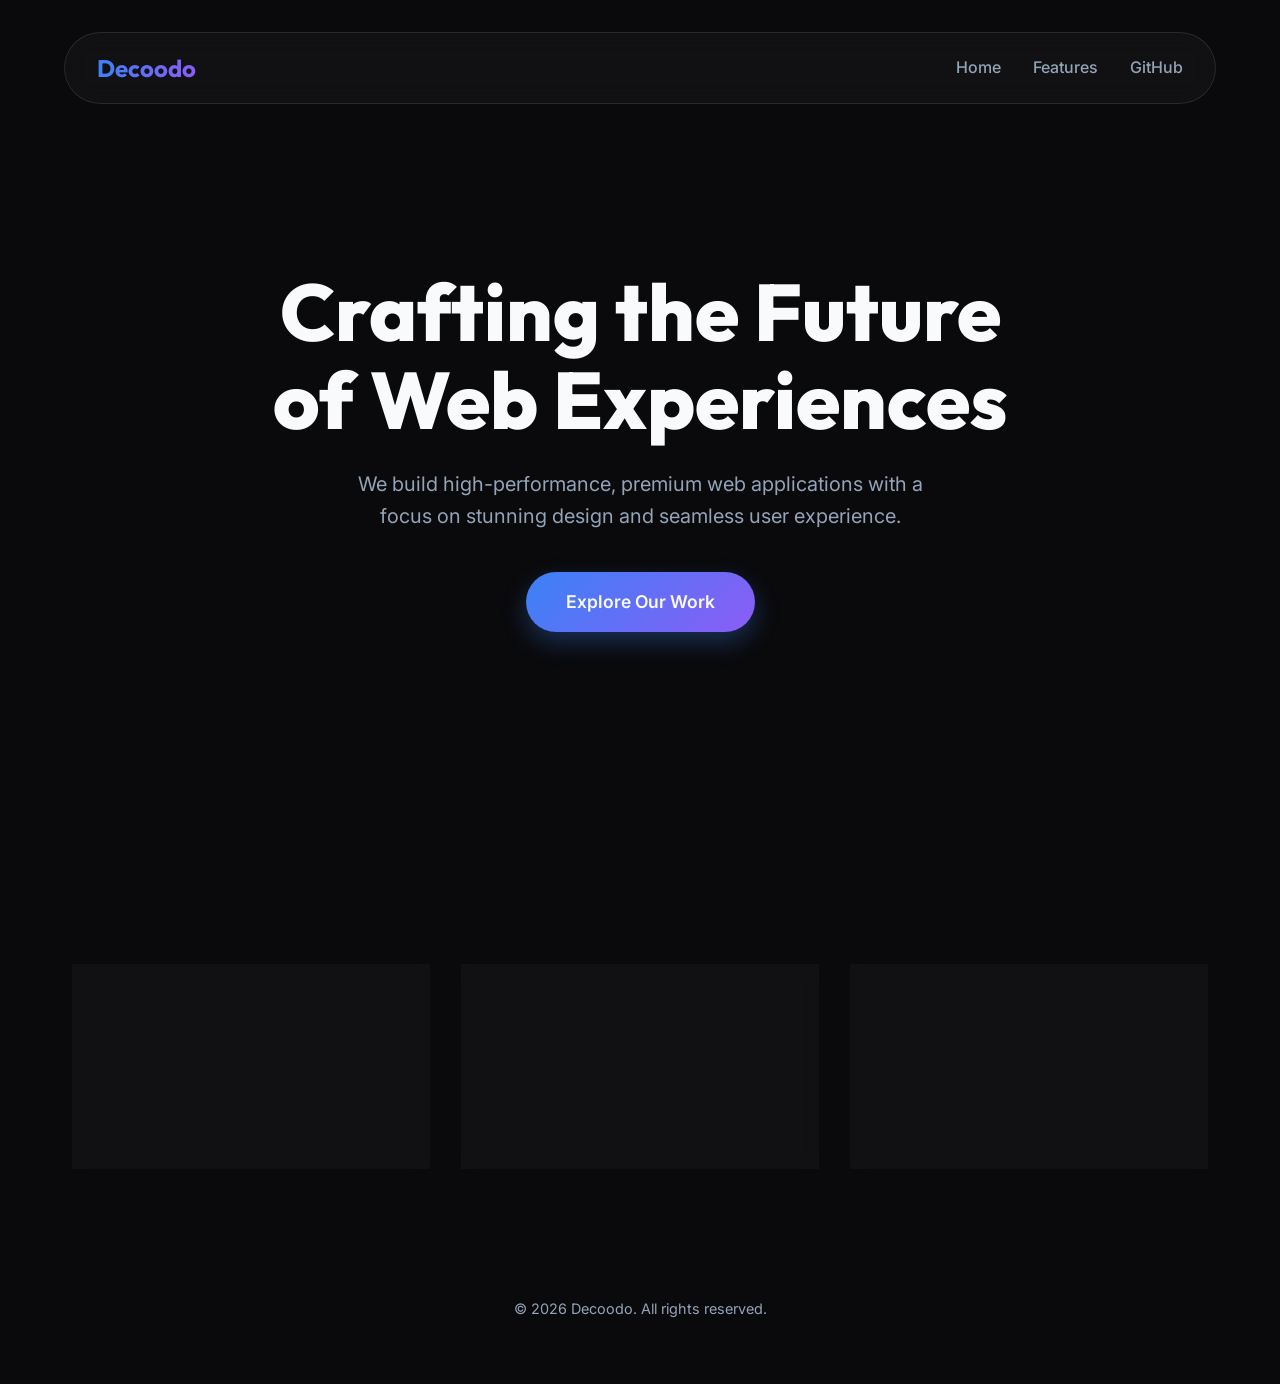
==== index.html @ 3061d652 "Add files via upload" ====
<!DOCTYPE html>
<html lang="en">

<head>
    <meta charset="UTF-8">
    <meta name="viewport" content="width=device-width, initial-scale=1.0">
    <meta name="google-site-verification" content="FlKxXLu3cvHEh9TIlRvws3y8lNzeTz9MFnik5FyYaHQ" />
    <title>Decoodo | Smart Web Solutions</title>
    <link rel="preconnect" href="https://fonts.googleapis.com">
    <link rel="preconnect" href="https://fonts.gstatic.com" crossorigin>
    <link href="https://fonts.googleapis.com/css2?family=Inter:wght@400;500;600&family=Outfit:wght@700;800&display=swap"
        rel="stylesheet">
    <link rel="stylesheet" href="assets/css/style.css">
</head>

<body>
    <nav>
        <div class="logo">Decoodo</div>
        <ul class="nav-links">
            <li><a href="#hero">Home</a></li>
            <li><a href="#features">Features</a></li>
            <li><a href="https://github.com/decoodo" target="_blank">GitHub</a></li>
        </ul>
    </nav>

    <header class="hero" id="hero">
        <h1>Crafting the Future <br> of Web Experiences</h1>
        <p>We build high-performance, premium web applications with a focus on stunning design and seamless user
            experience.</p>
        <a href="#features" class="btn">Explore Our Work</a>
    </header>

    <main class="features" id="features">
        <div class="card">
            <h3>Neuralab AI</h3>
            <p>Advanced AI integration for modern enterprises. Futuristic design meets powerful performance.</p>
        </div>
        <div class="card">
            <h3>TipTok</h3>
            <p>The ultimate budgeting and expense tracking tool. Clean, vibrant, and incredibly user-friendly.</p>
        </div>
        <div class="card">
            <h3>Wall Pix</h3>
            <p>2000+ stunning HD wallpapers. A minimalist showcase of visual excellence for your devices.</p>
        </div>
    </main>

    <footer>
        <p>&copy; 2026 Decoodo. All rights reserved.</p>
    </footer>
</body>

</html>
---- assets/css/style.css ----
:root {
    --bg-dark: #0a0a0c;
    --accent-blue: #3b82f6;
    --accent-purple: #8b5cf6;
    --text-primary: #f8fafc;
    --text-secondary: #94a3b8;
    --glass-bg: rgba(255, 255, 255, 0.03);
    --glass-border: rgba(255, 255, 255, 0.1);
    --font-main: 'Inter', sans-serif;
    --font-heading: 'Outfit', sans-serif;
}

* {
    margin: 0;
    padding: 0;
    box-sizing: border-box;
}

body {
    background-color: var(--bg-dark);
    color: var(--text-primary);
    font-family: var(--font-main);
    line-height: 1.6;
    overflow-x: hidden;
    position: relative;
}

body::before {
    content: '';
    position: fixed;
    top: 0;
    left: 0;
    width: 100%;
    height: 100%;
    background: url('../images/premium_abstract_bg.png') no-repeat center center/cover;
    opacity: 0.4;
    z-index: -1;
}

a {
    text-decoration: none;
    color: inherit;
    transition: all 0.3s ease;
}

ul {
    list-style: none;
}

/* Navigation */
nav {
    position: fixed;
    top: 2rem;
    left: 50%;
    transform: translateX(-50%);
    width: 90%;
    max-width: 1200px;
    background: var(--glass-bg);
    backdrop-filter: blur(12px);
    border: 1px solid var(--glass-border);
    padding: 1rem 2rem;
    border-radius: 100px;
    display: flex;
    justify-content: space-between;
    align-items: center;
    z-index: 1000;
}

.logo {
    font-family: var(--font-heading);
    font-size: 1.5rem;
    font-weight: 700;
    background: linear-gradient(to right, var(--accent-blue), var(--accent-purple));
    -webkit-background-clip: text;
    background-clip: text;
    -webkit-text-fill-color: transparent;
}

.nav-links {
    display: flex;
    gap: 2rem;
}

.nav-links a {
    color: var(--text-secondary);
    font-weight: 500;
}

.nav-links a:hover {
    color: var(--text-primary);
}

/* Hero Section */
.hero {
    height: 100vh;
    display: flex;
    flex-direction: column;
    justify-content: center;
    align-items: center;
    text-align: center;
    padding: 0 1rem;
}

.hero h1 {
    font-family: var(--font-heading);
    font-size: clamp(2.5rem, 8vw, 5rem);
    font-weight: 800;
    line-height: 1.1;
    margin-bottom: 1.5rem;
}

.hero p {
    font-size: clamp(1rem, 2vw, 1.25rem);
    color: var(--text-secondary);
    max-width: 600px;
    margin-bottom: 2.5rem;
}

.hero .btn {
    background: linear-gradient(135deg, var(--accent-blue), var(--accent-purple));
    padding: 1rem 2.5rem;
    border-radius: 50px;
    font-weight: 600;
    font-size: 1.1rem;
    box-shadow: 0 10px 25px rgba(59, 130, 246, 0.3);
}

.hero .btn:hover {
    transform: translateY(-3px);
    box-shadow: 0 15px 30px rgba(59, 130, 246, 0.5);
}

/* Features Section */
.features {
    max-width: 1200px;
    margin: 4rem auto;
    padding: 0 2rem;
    display: grid;
    grid-template-columns: repeat(auto-fit, minmax(300px, 1fr));
    gap: 2rem;
}

.card {
    background: var(--glass-bg);
    backdrop-filter: blur(8px);
    border: 1px solid var(--glass-border);
    padding: 2.5rem;
    border-radius: 24px;
    transition: all 0.3s ease;
}

.card:hover {
    border-color: var(--accent-blue);
    transform: translateY(-10px);
}

.card h3 {
    font-family: var(--font-heading);
    margin-bottom: 1rem;
}

.card p {
    color: var(--text-secondary);
}

/* Footer */
footer {
    text-align: center;
    padding: 4rem 2rem;
    color: var(--text-secondary);
    font-size: 0.9rem;
}

/* Animations */
@keyframes fadeIn {
    from {
        opacity: 0;
        transform: translateY(20px);
    }

    to {
        opacity: 1;
        transform: translateY(0);
    }
}

.hero h1,
.hero p,
.hero .btn {
    animation: fadeIn 1s ease forwards;
}

.hero p {
    animation-delay: 0.2s;
}

.hero .btn {
    animation-delay: 0.4s;
}

/* Mobile Optimizations */
@media (max-width: 768px) {
    nav {
        padding: 0.75rem 1.5rem;
    }

    .nav-links {
        display: none;
    }
}
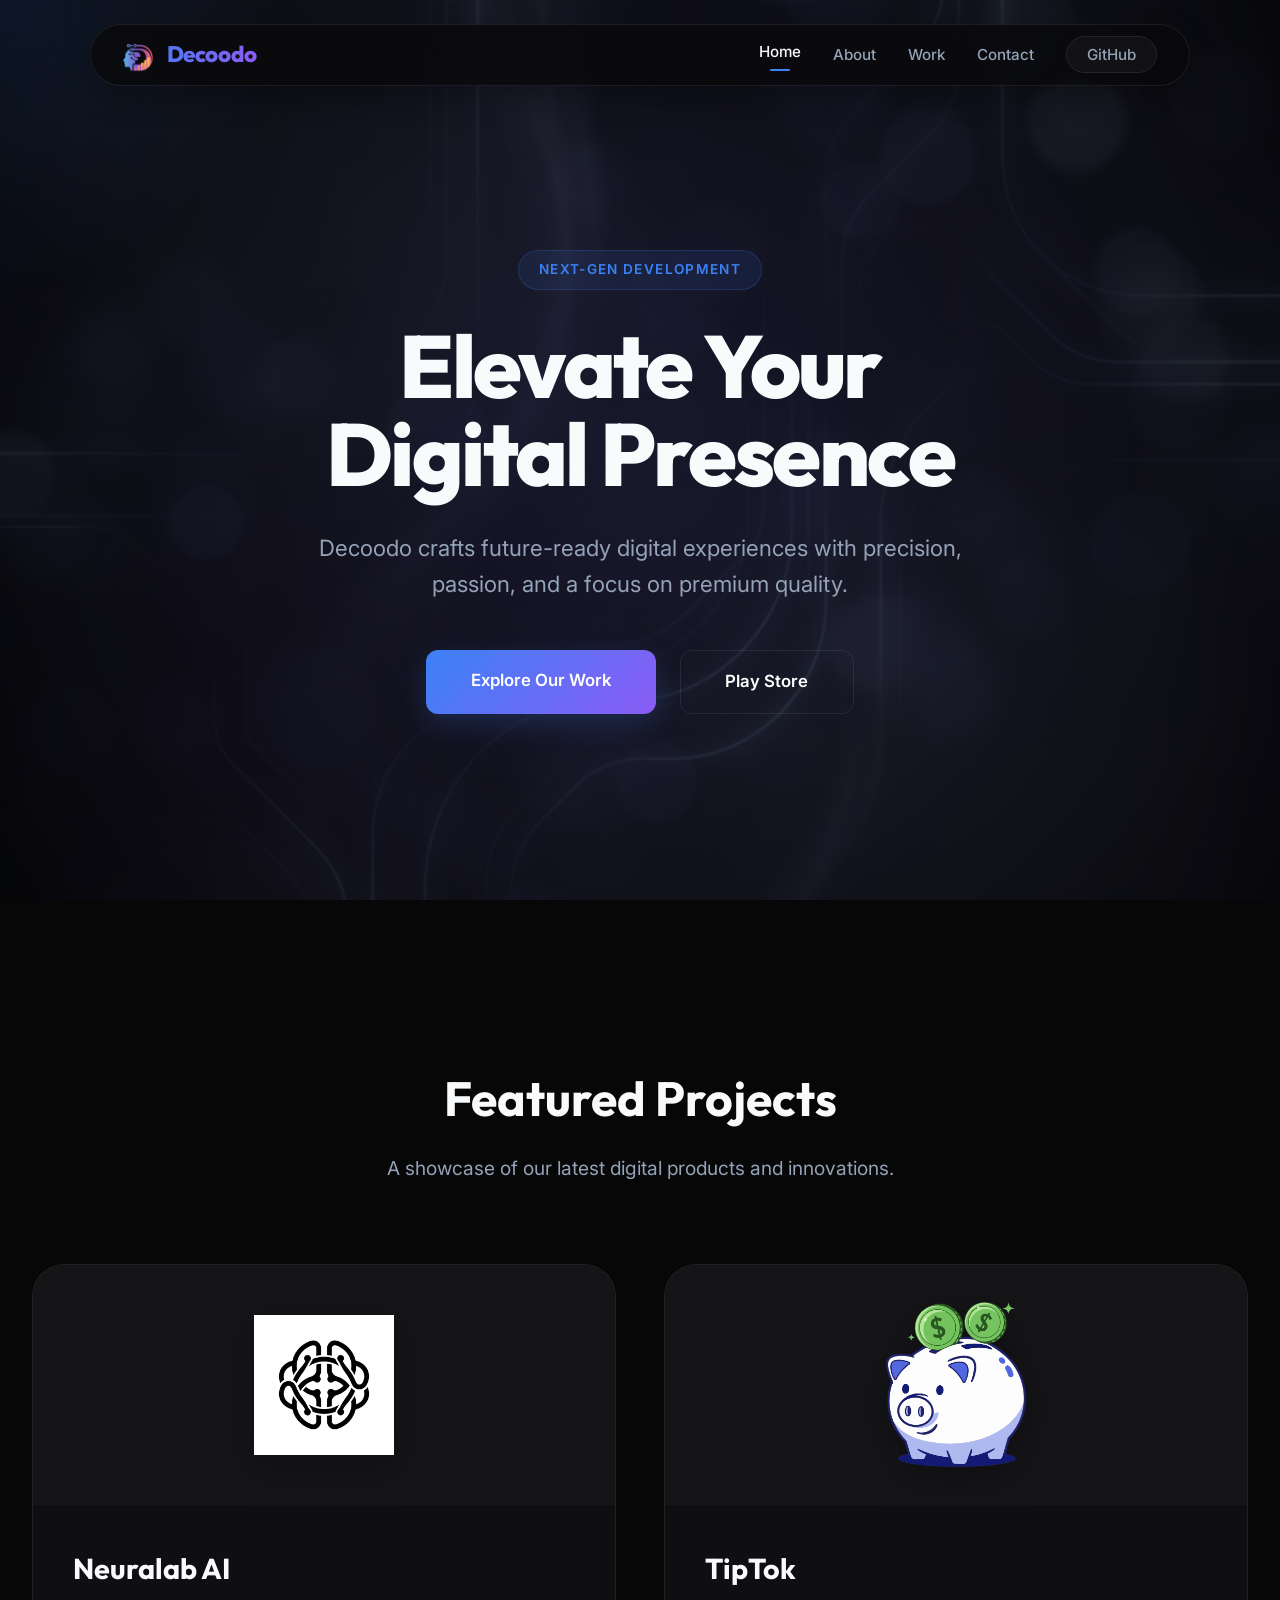
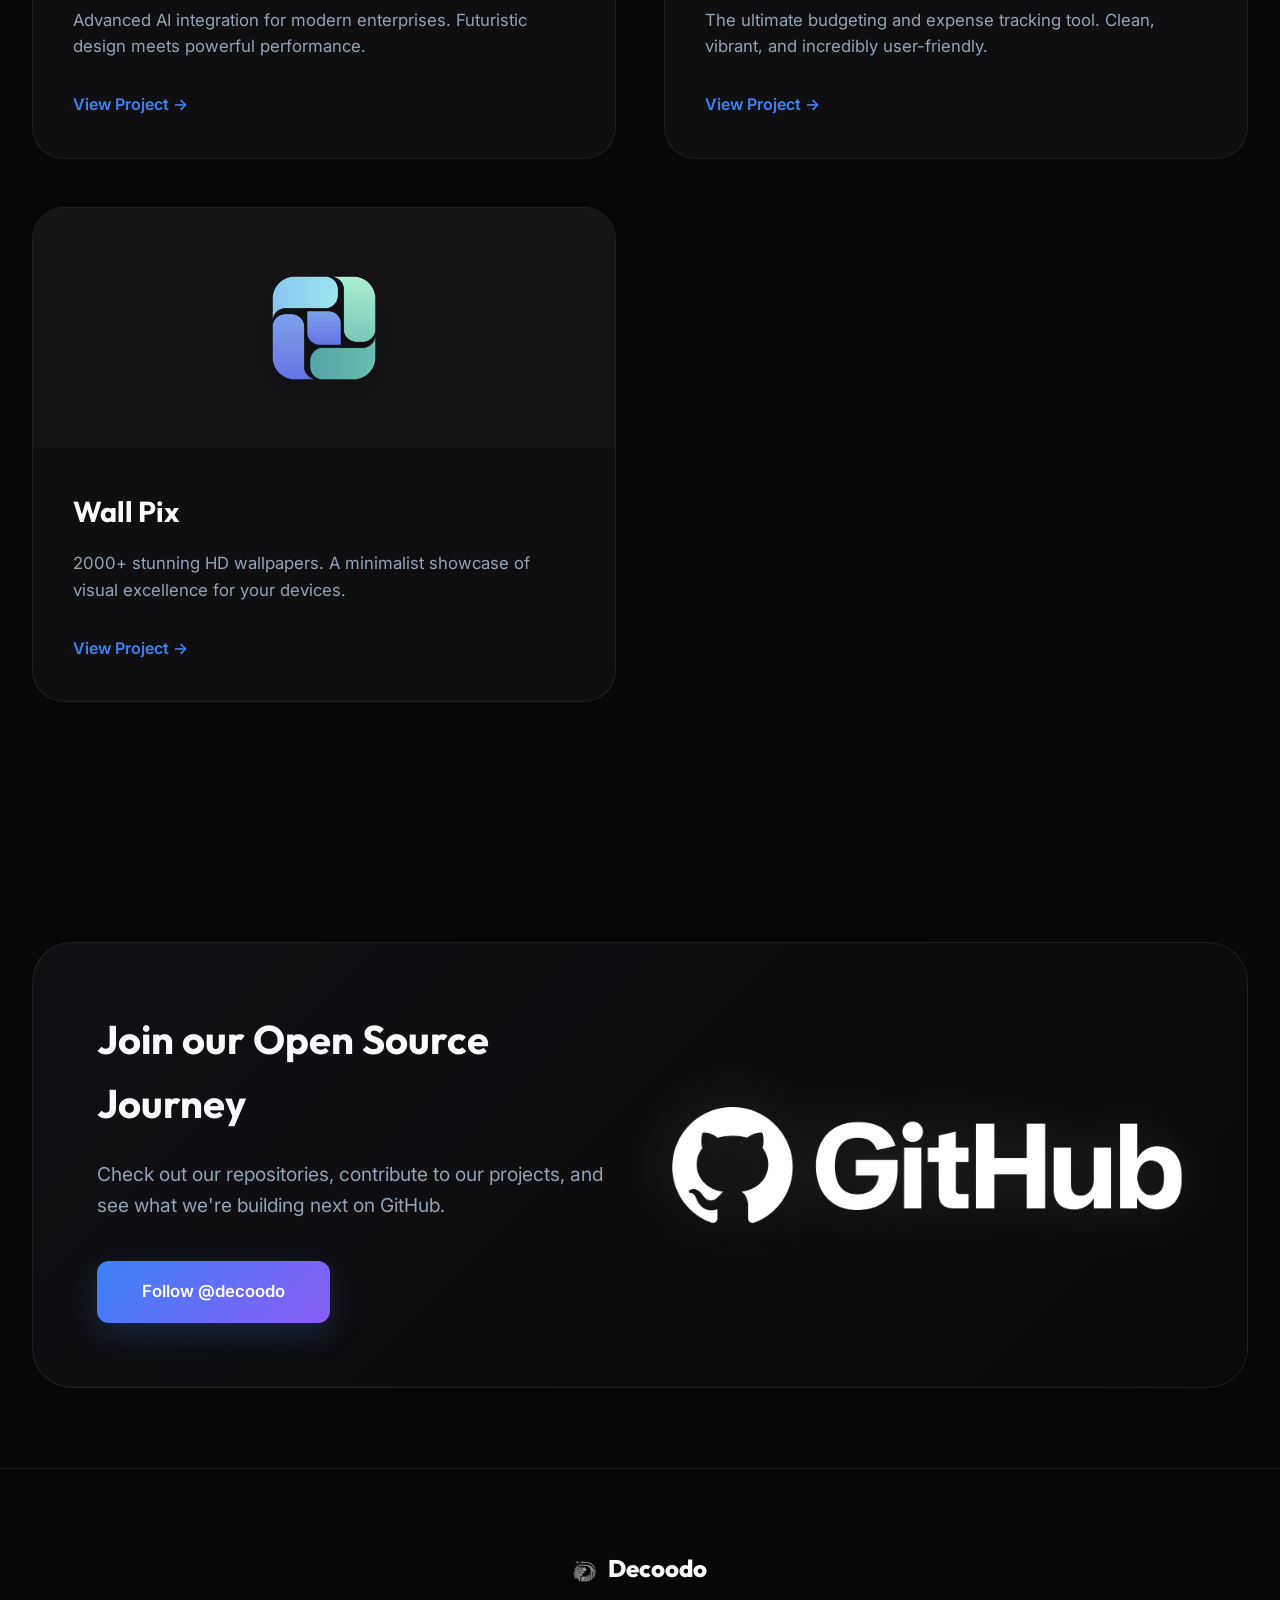
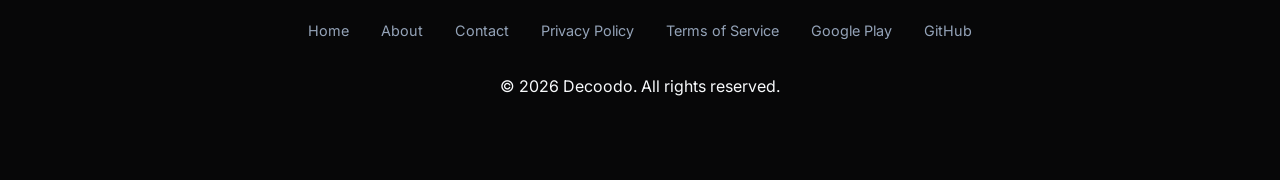
==== commit 09d7b182: "Add files via upload" ====
--- a/index.html
+++ b/index.html
@@ -5,49 +5,173 @@
     <meta charset="UTF-8">
     <meta name="viewport" content="width=device-width, initial-scale=1.0">
     <meta name="google-site-verification" content="FlKxXLu3cvHEh9TIlRvws3y8lNzeTz9MFnik5FyYaHQ" />
+    <meta name="description"
+        content="Decoodo - Crafting the future of premium web experiences. Explore our high-performance AI integration, budgeting tools, and HD wallpapers.">
+    <meta name="keywords"
+        content="Decoodo, Web Development, AI Integration, Budgeting Tool, TipTok, Neuralab AI, Wall Pix, Premium Web Design">
+    <meta name="author" content="Decoodo">
+
+    <!-- Open Graph / Facebook -->
+    <meta property="og:type" content="website">
+    <meta property="og:url" content="https://decoodo.github.io/">
+    <meta property="og:title" content="Decoodo | Premium Web Experiences">
+    <meta property="og:description"
+        content="Stunning design meets high-performance web applications. Explore Neuralab AI, TipTok, and Wall Pix.">
+    <meta property="og:image" content="assets/imgs/premium_abstract_bg.png">
+
+    <!-- Twitter -->
+    <meta property="twitter:card" content="summary_large_image">
+    <meta property="twitter:url" content="https://decoodo.github.io/">
+    <meta property="twitter:title" content="Decoodo | Premium Web Experiences">
+    <meta property="twitter:description"
+        content="Stunning design meets high-performance web applications. Explore Neuralab AI, TipTok, and Wall Pix.">
+    <meta property="twitter:image" content="assets/imgs/premium_abstract_bg.png">
+
     <title>Decoodo | Smart Web Solutions</title>
+    <link rel="icon" type="image/png" href="assets/imgs/logo_decoodo.png">
+    <link rel="apple-touch-icon" href="assets/imgs/logo_decoodo.png">
     <link rel="preconnect" href="https://fonts.googleapis.com">
     <link rel="preconnect" href="https://fonts.gstatic.com" crossorigin>
     <link href="https://fonts.googleapis.com/css2?family=Inter:wght@400;500;600&family=Outfit:wght@700;800&display=swap"
         rel="stylesheet">
     <link rel="stylesheet" href="assets/css/style.css">
+    <link rel="stylesheet" href="https://unpkg.com/aos@next/dist/aos.css" />
+    <link rel="manifest" href="manifest.json">
+    <meta name="theme-color" content="#070708">
 </head>
 
 <body>
+    <div class="cursor-glow"></div>
     <nav>
-        <div class="logo">Decoodo</div>
-        <ul class="nav-links">
-            <li><a href="#hero">Home</a></li>
-            <li><a href="#features">Features</a></li>
-            <li><a href="https://github.com/decoodo" target="_blank">GitHub</a></li>
-        </ul>
+        <div class="nav-container">
+            <div class="logo">
+                <a href="index.html">
+                    <img src="assets/imgs/logo_decoodo.png" alt="Decoodo Logo"
+                        style="height: 32px; vertical-align: middle; margin-right: 10px;">
+                    <span>Decoodo</span>
+                </a>
+            </div>
+            <button class="menu-toggle" aria-label="Toggle Menu">
+                <span class="bar"></span>
+                <span class="bar"></span>
+                <span class="bar"></span>
+            </button>
+            <ul class="nav-links">
+                <li><a href="index.html" class="active">Home</a></li>
+                <li><a href="about.html">About</a></li>
+                <li><a href="index.html#projects">Work</a></li>
+                <li><a href="contact.html">Contact</a></li>
+                <li><a href="https://github.com/decoodo" target="_blank" class="nav-btn github-nav">
+                        <span>GitHub</span>
+                    </a></li>
+            </ul>
+        </div>
     </nav>
 
     <header class="hero" id="hero">
-        <h1>Crafting the Future <br> of Web Experiences</h1>
-        <p>We build high-performance, premium web applications with a focus on stunning design and seamless user
-            experience.</p>
-        <a href="#features" class="btn">Explore Our Work</a>
+        <div class="hero-content">
+            <span class="badge" data-aos="fade-up">Next-Gen Development</span>
+            <h1 data-aos="fade-up" data-aos-delay="100">Elevate Your <br> <span class="accent-text">Digital
+                    Presence</span></h1>
+            <p data-aos="fade-up" data-aos-delay="200">Decoodo crafts future-ready digital experiences with precision,
+                passion, and a focus on
+                premium quality.</p>
+            <div class="hero-btns" data-aos="fade-up" data-aos-delay="300">
+                <a href="#projects" class="btn">Explore Our Work</a>
+                <a href="https://play.google.com/store/apps/developer?id=Decodo" target="_blank"
+                    class="btn btn-outline playstore-btn">
+                    <span>Play Store</span>
+                </a>
+            </div>
+        </div>
     </header>
 
-    <main class="features" id="features">
-        <div class="card">
-            <h3>Neuralab AI</h3>
-            <p>Advanced AI integration for modern enterprises. Futuristic design meets powerful performance.</p>
+    <section class="projects" id="projects">
+        <div class="section-header" data-aos="fade-up">
+            <h2>Featured Projects</h2>
+            <p>A showcase of our latest digital products and innovations.</p>
         </div>
-        <div class="card">
-            <h3>TipTok</h3>
-            <p>The ultimate budgeting and expense tracking tool. Clean, vibrant, and incredibly user-friendly.</p>
+
+        <div class="project-grid">
+            <!-- Neuralab AI -->
+            <a href="neuralab_ai/index.html" class="project-card" data-aos="fade-up">
+                <div class="project-image">
+                    <img src="neuralab_ai/assets/NeuraLab_AI_logo.png" alt="Neuralab AI">
+                </div>
+                <div class="project-info">
+                    <h3>Neuralab AI</h3>
+                    <p>Advanced AI integration for modern enterprises. Futuristic design meets powerful performance.</p>
+                    <span class="project-link">View Project →</span>
+                </div>
+            </a>
+
+            <!-- TipTok -->
+            <a href="tiptok/index.html" class="project-card" data-aos="fade-up" data-aos-delay="100">
+                <div class="project-image">
+                    <img src="tiptok/assets/TipTok_playstore_logo.png" alt="TipTok">
+                </div>
+                <div class="project-info">
+                    <h3>TipTok</h3>
+                    <p>The ultimate budgeting and expense tracking tool. Clean, vibrant, and incredibly user-friendly.
+                    </p>
+                    <span class="project-link">View Project →</span>
+                </div>
+            </a>
+
+            <!-- Wall Pix -->
+            <a href="wall_pix/index.html" class="project-card" data-aos="fade-up" data-aos-delay="200">
+                <div class="project-image">
+                    <img src="wall_pix/assets/wall_pix_logo.png" alt="Wall Pix">
+                </div>
+                <div class="project-info">
+                    <h3>Wall Pix</h3>
+                    <p>2000+ stunning HD wallpapers. A minimalist showcase of visual excellence for your devices.</p>
+                    <span class="project-link">View Project →</span>
+                </div>
+            </a>
         </div>
-        <div class="card">
-            <h3>Wall Pix</h3>
-            <p>2000+ stunning HD wallpapers. A minimalist showcase of visual excellence for your devices.</p>
+    </section>
+
+    <section class="github-section" data-aos="fade-up">
+        <div class="github-card">
+            <div class="github-content">
+                <h2>Join our Open Source Journey</h2>
+                <p>Check out our repositories, contribute to our projects, and see what we're building next on GitHub.
+                </p>
+                <a href="https://github.com/decoodo" target="_blank" class="btn">
+                    Follow @decoodo
+                </a>
+            </div>
+            <div class="github-image">
+                <div class="github-visual-new">
+                    <img src="assets/imgs/GitHub_Lockup_White.png" alt="GitHub Logo" class="github-lockup">
+                </div>
+            </div>
         </div>
-    </main>
+    </section>
 
     <footer>
-        <p>&copy; 2026 Decoodo. All rights reserved.</p>
+        <div class="footer-content">
+            <div class="footer-logo">
+                <img src="assets/imgs/logo_decoodo.png" alt="Decoodo Logo"
+                    style="height: 24px; vertical-align: middle; margin-right: 8px; filter: grayscale(1) invert(1);">
+                <span>Decoodo</span>
+            </div>
+            <div class="footer-nav">
+                <a href="index.html">Home</a>
+                <a href="about.html">About</a>
+                <a href="contact.html">Contact</a>
+                <a href="privacy_policy.html">Privacy Policy</a>
+                <a href="terms_of_service.html">Terms of Service</a>
+                <a href="https://play.google.com/store/apps/developer?id=Decodo" target="_blank">Google Play</a>
+                <a href="https://github.com/decoodo" target="_blank">GitHub</a>
+            </div>
+            <p>&copy; 2026 Decoodo. All rights reserved.</p>
+        </div>
     </footer>
+
+    <script src="https://unpkg.com/aos@next/dist/aos.js"></script>
+    <script src="assets/js/script.js" defer></script>
 </body>
 
 </html>
--- a/assets/css/style.css
+++ b/assets/css/style.css
@@ -1,11 +1,13 @@
 :root {
-    --bg-dark: #0a0a0c;
+    --bg-dark: #070708;
+    --bg-card: #0f0f12;
     --accent-blue: #3b82f6;
     --accent-purple: #8b5cf6;
+    --accent-glow: rgba(59, 130, 246, 0.15);
     --text-primary: #f8fafc;
     --text-secondary: #94a3b8;
     --glass-bg: rgba(255, 255, 255, 0.03);
-    --glass-border: rgba(255, 255, 255, 0.1);
+    --glass-border: rgba(255, 255, 255, 0.08);
     --font-main: 'Inter', sans-serif;
     --font-heading: 'Outfit', sans-serif;
 }
@@ -14,6 +16,17 @@
     margin: 0;
     padding: 0;
     box-sizing: border-box;
+}
+
+html {
+    scroll-behavior: smooth;
+}
+
+html,
+body {
+    overflow-x: hidden;
+    width: 100%;
+    position: relative;
 }
 
 body {
@@ -21,10 +34,9 @@
     color: var(--text-primary);
     font-family: var(--font-main);
     line-height: 1.6;
-    overflow-x: hidden;
-    position: relative;
-}
-
+}
+
+/* Premium Background */
 body::before {
     content: '';
     position: fixed;
@@ -32,15 +44,39 @@
     left: 0;
     width: 100%;
     height: 100%;
-    background: url('../images/premium_abstract_bg.png') no-repeat center center/cover;
-    opacity: 0.4;
+    background: radial-gradient(circle at 50% 50%, #1a1a2e 0%, var(--bg-dark) 100%);
+    z-index: -2;
+}
+
+body::after {
+    content: '';
+    position: fixed;
+    top: 0;
+    left: 0;
+    width: 100%;
+    height: 100%;
+    background: url('../imgs/premium_abstract_bg.png') no-repeat center center/cover;
+    opacity: 0.15;
     z-index: -1;
+    filter: saturate(0.5);
+}
+
+.cursor-glow {
+    position: fixed;
+    width: 600px;
+    height: 600px;
+    background: radial-gradient(circle, var(--accent-glow) 0%, transparent 70%);
+    border-radius: 50%;
+    pointer-events: none;
+    transform: translate(-50%, -50%);
+    z-index: -1;
+    transition: width 0.3s, height 0.3s;
 }
 
 a {
     text-decoration: none;
     color: inherit;
-    transition: all 0.3s ease;
+    transition: all 0.3s cubic-bezier(0.4, 0, 0.2, 1);
 }
 
 ul {
@@ -50,132 +86,355 @@
 /* Navigation */
 nav {
     position: fixed;
-    top: 2rem;
+    top: 1.5rem;
     left: 50%;
     transform: translateX(-50%);
     width: 90%;
-    max-width: 1200px;
-    background: var(--glass-bg);
-    backdrop-filter: blur(12px);
+    max-width: 1100px;
+    z-index: 1000;
+}
+
+.nav-container {
+    background: rgba(10, 10, 12, 0.85);
+    backdrop-filter: blur(25px);
+    -webkit-backdrop-filter: blur(25px);
     border: 1px solid var(--glass-border);
-    padding: 1rem 2rem;
+    padding: 0.75rem 2rem;
     border-radius: 100px;
     display: flex;
     justify-content: space-between;
     align-items: center;
-    z-index: 1000;
+    box-shadow: 0 10px 30px rgba(0, 0, 0, 0.3);
 }
 
 .logo {
     font-family: var(--font-heading);
-    font-size: 1.5rem;
-    font-weight: 700;
+    font-size: 1.4rem;
+    font-weight: 800;
+    letter-spacing: -0.02em;
     background: linear-gradient(to right, var(--accent-blue), var(--accent-purple));
     -webkit-background-clip: text;
     background-clip: text;
     -webkit-text-fill-color: transparent;
+    z-index: 1001;
 }
 
 .nav-links {
     display: flex;
     gap: 2rem;
+    align-items: center;
 }
 
 .nav-links a {
     color: var(--text-secondary);
     font-weight: 500;
+    font-size: 0.95rem;
 }
 
 .nav-links a:hover {
     color: var(--text-primary);
 }
 
+.nav-btn {
+    padding: 0.5rem 1.25rem;
+    border-radius: 50px;
+    font-weight: 600;
+    font-size: 0.9rem;
+    transition: all 0.3s ease;
+}
+
+.github-nav {
+    background: var(--glass-bg);
+    border: 1px solid var(--glass-border);
+}
+
+.github-nav:hover {
+    background: var(--glass-border);
+}
+
+/* Mobile Toggle */
+.menu-toggle {
+    display: none;
+    flex-direction: column;
+    gap: 6px;
+    background: none;
+    border: none;
+    cursor: pointer;
+    z-index: 1001;
+    padding: 5px;
+}
+
+.bar {
+    width: 25px;
+    height: 2px;
+    background-color: var(--text-primary);
+    border-radius: 2px;
+    transition: all 0.3s cubic-bezier(0.4, 0, 0.2, 1);
+}
+
 /* Hero Section */
 .hero {
-    height: 100vh;
+    min-height: 100vh;
+    display: flex;
+    align-items: center;
+    justify-content: center;
+    padding: 8rem 2rem 4rem;
+    position: relative;
+}
+
+.hero-content {
+    max-width: 900px;
+    text-align: center;
+}
+
+.badge {
+    display: inline-block;
+    padding: 0.5rem 1.25rem;
+    background: rgba(59, 130, 246, 0.1);
+    border: 1px solid rgba(59, 130, 246, 0.2);
+    border-radius: 50px;
+    color: var(--accent-blue);
+    font-size: 0.85rem;
+    font-weight: 600;
+    text-transform: uppercase;
+    letter-spacing: 0.1em;
+    margin-bottom: 2rem;
+}
+
+.hero h1 {
+    font-family: var(--font-heading);
+    font-size: clamp(2.5rem, 10vw, 5.5rem);
+    font-weight: 800;
+    line-height: 1;
+    margin-bottom: 2rem;
+    letter-spacing: -0.03em;
+}
+
+.hero p {
+    font-size: clamp(1.1rem, 2.5vw, 1.4rem);
+    color: var(--text-secondary);
+    max-width: 700px;
+    margin: 0 auto 3rem;
+    line-height: 1.6;
+}
+
+.hero-btns {
+    display: flex;
+    gap: 1.5rem;
+    justify-content: center;
+}
+
+.btn {
+    display: inline-block;
+    background: linear-gradient(135deg, var(--accent-blue), var(--accent-purple));
+    padding: 1.1rem 2.8rem;
+    border-radius: 12px;
+    font-weight: 600;
+    font-size: 1.05rem;
+    color: white;
+    box-shadow: 0 10px 30px rgba(59, 130, 246, 0.2);
+}
+
+.btn:hover {
+    transform: translateY(-4px);
+    box-shadow: 0 20px 40px rgba(59, 130, 246, 0.4);
+}
+
+.btn-outline {
+    background: transparent;
+    border: 1px solid var(--glass-border);
+    box-shadow: none;
+}
+
+.btn-outline:hover {
+    background: var(--glass-bg);
+    border-color: var(--text-secondary);
+}
+
+.playstore-btn {
+    display: flex;
+    align-items: center;
+    gap: 0.5rem;
+}
+
+/* Projects Section */
+.projects {
+    padding: 10rem 2rem;
+    max-width: 1300px;
+    margin: 0 auto;
+}
+
+.section-header {
+    text-align: center;
+    margin-bottom: 5rem;
+}
+
+.section-header h2 {
+    font-family: var(--font-heading);
+    font-size: 3rem;
+    margin-bottom: 1rem;
+}
+
+.section-header p {
+    color: var(--text-secondary);
+    font-size: 1.2rem;
+}
+
+.project-grid {
+    display: grid;
+    grid-template-columns: repeat(auto-fit, minmax(clamp(280px, 100%, 380px), 1fr));
+    gap: 3rem;
+    width: 100%;
+}
+
+.project-card {
+    background: var(--bg-card);
+    border: 1px solid var(--glass-border);
+    border-radius: 32px;
+    overflow: hidden;
     display: flex;
     flex-direction: column;
+}
+
+.project-image {
+    height: 240px;
+    background: #151518;
+    display: flex;
+    align-items: center;
     justify-content: center;
-    align-items: center;
-    text-align: center;
-    padding: 0 1rem;
-}
-
-.hero h1 {
-    font-family: var(--font-heading);
-    font-size: clamp(2.5rem, 8vw, 5rem);
-    font-weight: 800;
-    line-height: 1.1;
+    padding: 2rem;
+    position: relative;
+    overflow: hidden;
+}
+
+.project-image img {
+    max-width: 140px;
+    filter: drop-shadow(0 10px 20px rgba(0, 0, 0, 0.3));
+    transition: transform 0.5s ease;
+}
+
+.project-card:hover .project-image img {
+    transform: scale(1.1);
+}
+
+.project-info {
+    padding: 2.5rem;
+    flex-grow: 1;
+    display: flex;
+    flex-direction: column;
+}
+
+.project-info h3 {
+    font-family: var(--font-heading);
+    font-size: 1.8rem;
+    margin-bottom: 1rem;
+}
+
+.project-info p {
+    color: var(--text-secondary);
+    margin-bottom: 2rem;
+    font-size: 1.05rem;
+}
+
+.project-link {
+    margin-top: auto;
+    color: var(--accent-blue);
+    font-weight: 600;
+    font-size: 1rem;
+}
+
+.project-card:hover {
+    border-color: rgba(59, 130, 246, 0.3);
+    transform: translateY(-12px);
+    box-shadow: 0 30px 60px rgba(0, 0, 0, 0.5);
+}
+
+/* GitHub Section */
+.github-section {
+    padding: 5rem 2rem;
+    max-width: 1300px;
+    margin: 0 auto;
+}
+
+.github-card {
+    background: linear-gradient(135deg, #111115 0%, #0a0a0c 100%);
+    border: 1px solid var(--glass-border);
+    border-radius: 40px;
+    padding: 4rem;
+    display: grid;
+    grid-template-columns: 1fr 1fr;
+    align-items: center;
+    gap: 4rem;
+    position: relative;
+    overflow: hidden;
+}
+
+.github-content h2 {
+    font-family: var(--font-heading);
+    font-size: 2.5rem;
     margin-bottom: 1.5rem;
 }
 
-.hero p {
-    font-size: clamp(1rem, 2vw, 1.25rem);
+.github-content p {
     color: var(--text-secondary);
-    max-width: 600px;
+    font-size: 1.2rem;
     margin-bottom: 2.5rem;
 }
 
-.hero .btn {
-    background: linear-gradient(135deg, var(--accent-blue), var(--accent-purple));
-    padding: 1rem 2.5rem;
-    border-radius: 50px;
-    font-weight: 600;
-    font-size: 1.1rem;
-    box-shadow: 0 10px 25px rgba(59, 130, 246, 0.3);
-}
-
-.hero .btn:hover {
-    transform: translateY(-3px);
-    box-shadow: 0 15px 30px rgba(59, 130, 246, 0.5);
-}
-
-/* Features Section */
-.features {
-    max-width: 1200px;
-    margin: 4rem auto;
-    padding: 0 2rem;
-    display: grid;
-    grid-template-columns: repeat(auto-fit, minmax(300px, 1fr));
-    gap: 2rem;
-}
-
-.card {
-    background: var(--glass-bg);
-    backdrop-filter: blur(8px);
-    border: 1px solid var(--glass-border);
-    padding: 2.5rem;
-    border-radius: 24px;
-    transition: all 0.3s ease;
-}
-
-.card:hover {
-    border-color: var(--accent-blue);
-    transform: translateY(-10px);
-}
-
-.card h3 {
-    font-family: var(--font-heading);
-    margin-bottom: 1rem;
-}
-
-.card p {
-    color: var(--text-secondary);
+.github-visual-new {
+    display: flex;
+    align-items: center;
+    justify-content: center;
+}
+
+.github-lockup {
+    max-width: 100%;
+    height: auto;
+    filter: drop-shadow(0 0 30px rgba(255, 255, 255, 0.1));
 }
 
 /* Footer */
 footer {
-    text-align: center;
-    padding: 4rem 2rem;
+    border-top: 1px solid var(--glass-border);
+    padding: 5rem 2rem;
+}
+
+.footer-content {
+    max-width: 1200px;
+    margin: 0 auto;
+    display: flex;
+    flex-direction: column;
+    align-items: center;
+    gap: 2rem;
+}
+
+.footer-logo {
+    font-family: var(--font-heading);
+    font-size: 1.5rem;
+    font-weight: 800;
+}
+
+.footer-nav {
+    display: flex;
+    gap: 2rem;
+    flex-wrap: wrap;
+    justify-content: center;
+}
+
+.footer-nav a {
     color: var(--text-secondary);
     font-size: 0.9rem;
 }
 
+.footer-nav a:hover {
+    color: var(--text-primary);
+}
+
 /* Animations */
-@keyframes fadeIn {
+@keyframes fadeInUp {
     from {
         opacity: 0;
-        transform: translateY(20px);
+        transform: translateY(40px);
     }
 
     to {
@@ -184,27 +443,181 @@
     }
 }
 
-.hero h1,
-.hero p,
-.hero .btn {
-    animation: fadeIn 1s ease forwards;
+.hero-content>* {
+    animation: fadeInUp 1s cubic-bezier(0.2, 0, 0.2, 1) forwards;
+}
+
+.badge {
+    animation-delay: 0.1s;
+}
+
+.hero h1 {
+    animation-delay: 0.2s;
 }
 
 .hero p {
-    animation-delay: 0.2s;
-}
-
-.hero .btn {
+    animation-delay: 0.3s;
+}
+
+.hero-btns {
     animation-delay: 0.4s;
 }
 
 /* Mobile Optimizations */
+@media (max-width: 900px) {
+    .github-card {
+        grid-template-columns: 1fr;
+        text-align: center;
+        padding: 4rem 2rem;
+        gap: 2rem;
+    }
+
+    .github-content {
+        order: 2;
+    }
+
+    .github-visual-new {
+        order: 1;
+        max-width: 200px;
+        margin: 0 auto;
+    }
+}
+
 @media (max-width: 768px) {
-    nav {
-        padding: 0.75rem 1.5rem;
+    .menu-toggle {
+        display: flex;
     }
 
     .nav-links {
-        display: none;
-    }
+        position: fixed;
+        top: 0;
+        right: -100%;
+        width: 100%;
+        height: 100vh;
+        background: rgba(7, 7, 8, 0.98);
+        flex-direction: column;
+        justify-content: center;
+        padding: 2rem;
+        transition: 0.4s cubic-bezier(0.4, 0, 0.2, 1);
+        backdrop-filter: blur(10px);
+        z-index: 1000;
+        visibility: hidden;
+        /* Prevent interaction and potential layout shift when hidden */
+    }
+
+    .nav-links.active {
+        right: 0;
+        visibility: visible;
+    }
+
+    .nav-links li {
+        width: 100%;
+        text-align: center;
+    }
+
+    .nav-links a {
+        font-size: 1.5rem;
+        display: block;
+        padding: 1rem;
+    }
+
+    .nav-btn {
+        width: fit-content;
+        margin: 1rem auto;
+    }
+
+    .menu-toggle.active .bar:nth-child(1) {
+        transform: translateY(8px) rotate(45deg);
+    }
+
+    .menu-toggle.active .bar:nth-child(2) {
+        opacity: 0;
+    }
+
+    .menu-toggle.active .bar:nth-child(3) {
+        transform: translateY(-8px) rotate(-45deg);
+    }
+
+    .hero {
+        padding-top: 6rem;
+    }
+
+    .btn {
+        width: 100%;
+    }
+
+    .github-card {
+        padding: 3rem 1.5rem;
+    }
+}
+
+/* Page Content Base */
+.page-content {
+    padding-top: 12rem;
+}
+
+.about-hero {
+    text-align: center;
+    max-width: 900px;
+    margin: 0 auto 8rem;
+    padding: 0 2rem;
+}
+
+.vision-section {
+    max-width: 1200px;
+    margin: 0 auto 10rem;
+    padding: 0 2rem;
+}
+
+.vision-grid {
+    display: grid;
+    grid-template-columns: repeat(auto-fit, minmax(300px, 1fr));
+    gap: 3rem;
+}
+
+.vision-card {
+    background: var(--bg-card);
+    border: 1px solid var(--glass-border);
+    padding: 3rem;
+    border-radius: 32px;
+}
+
+.vision-card h3 {
+    font-family: var(--font-heading);
+    font-size: 1.5rem;
+    margin-bottom: 1.5rem;
+    color: var(--accent-blue);
+}
+
+.mission-text {
+    max-width: 800px;
+    margin: 0 auto 10rem;
+    padding: 0 2rem;
+    text-align: center;
+}
+
+.mission-text h2 {
+    font-family: var(--font-heading);
+    font-size: 2.5rem;
+    margin-bottom: 2rem;
+}
+
+.mission-text p {
+    font-size: 1.25rem;
+    color: var(--text-secondary);
+    line-height: 1.8;
+}
+
+.nav-links a.active {
+    color: var(--text-primary);
+}
+
+.nav-links a.active::after {
+    content: '';
+    display: block;
+    width: 20px;
+    height: 2px;
+    background: var(--accent-blue);
+    margin: 4px auto 0;
+    border-radius: 2px;
 }
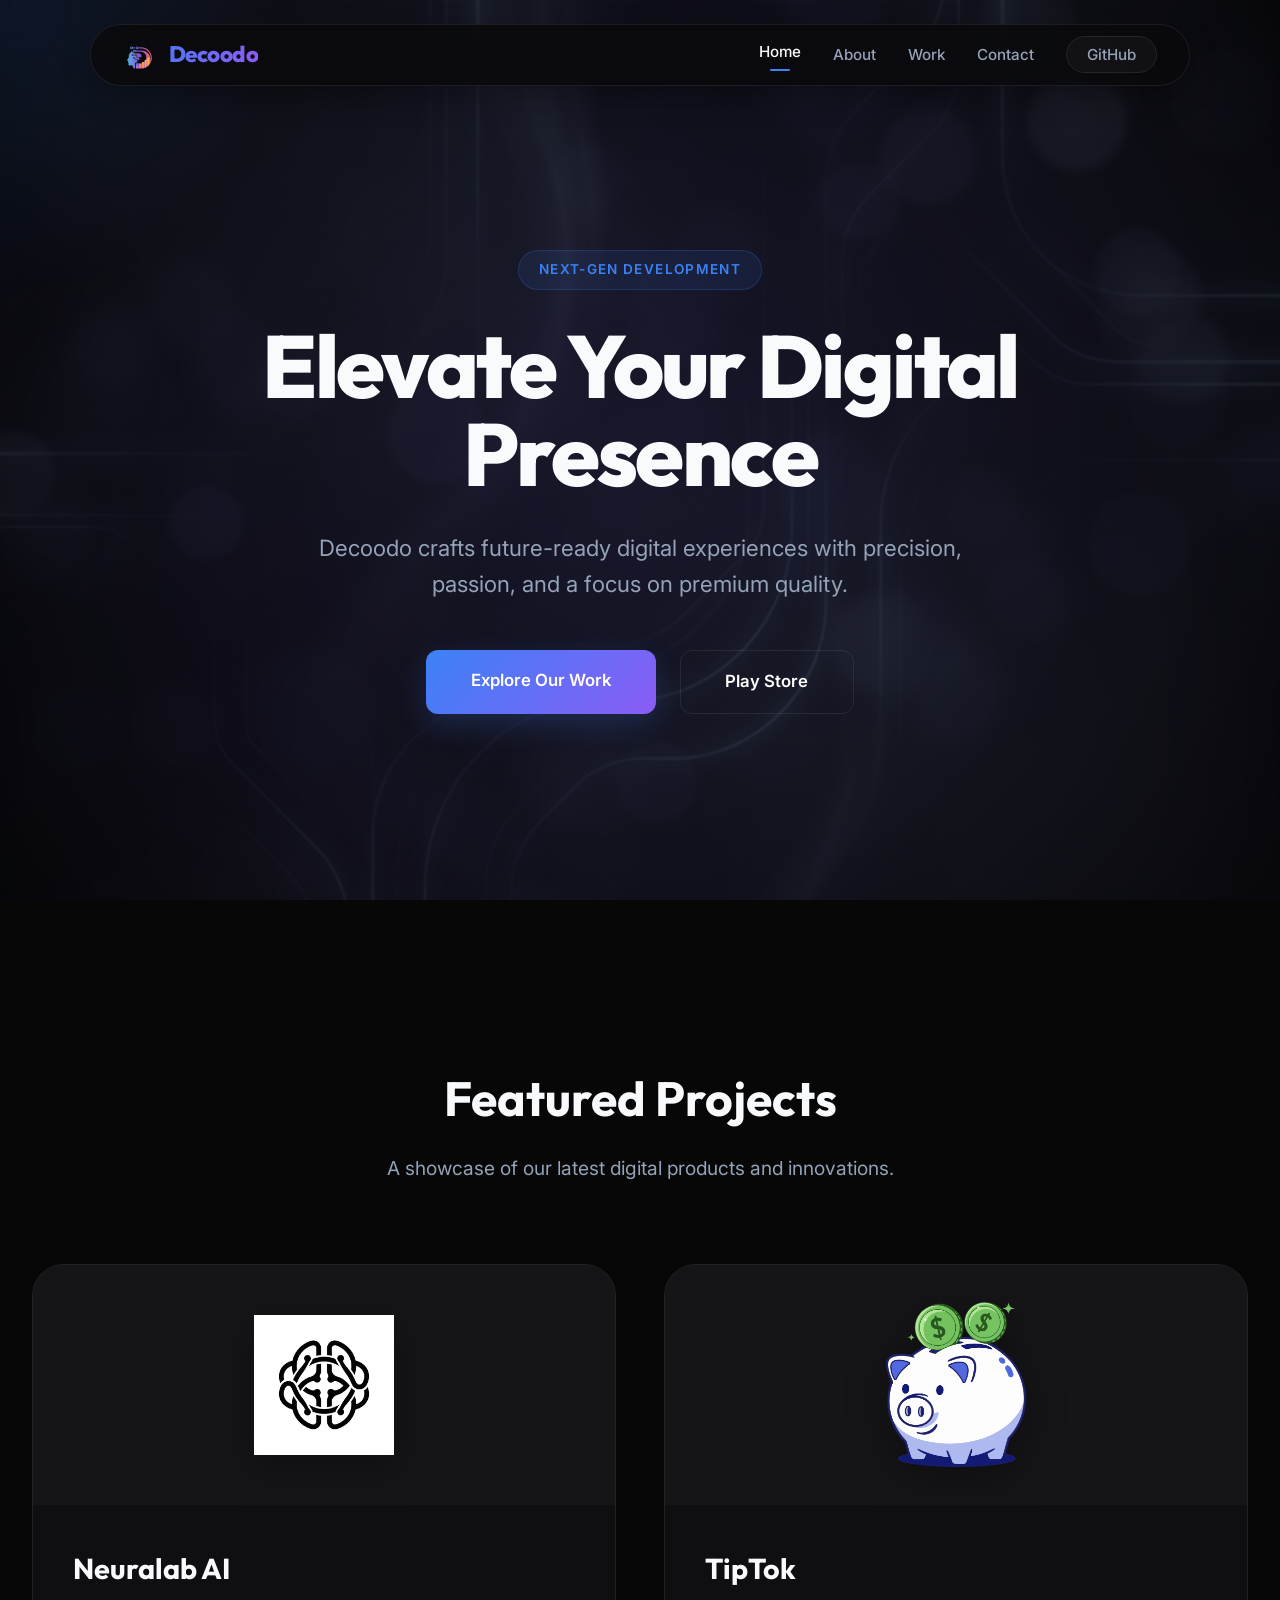
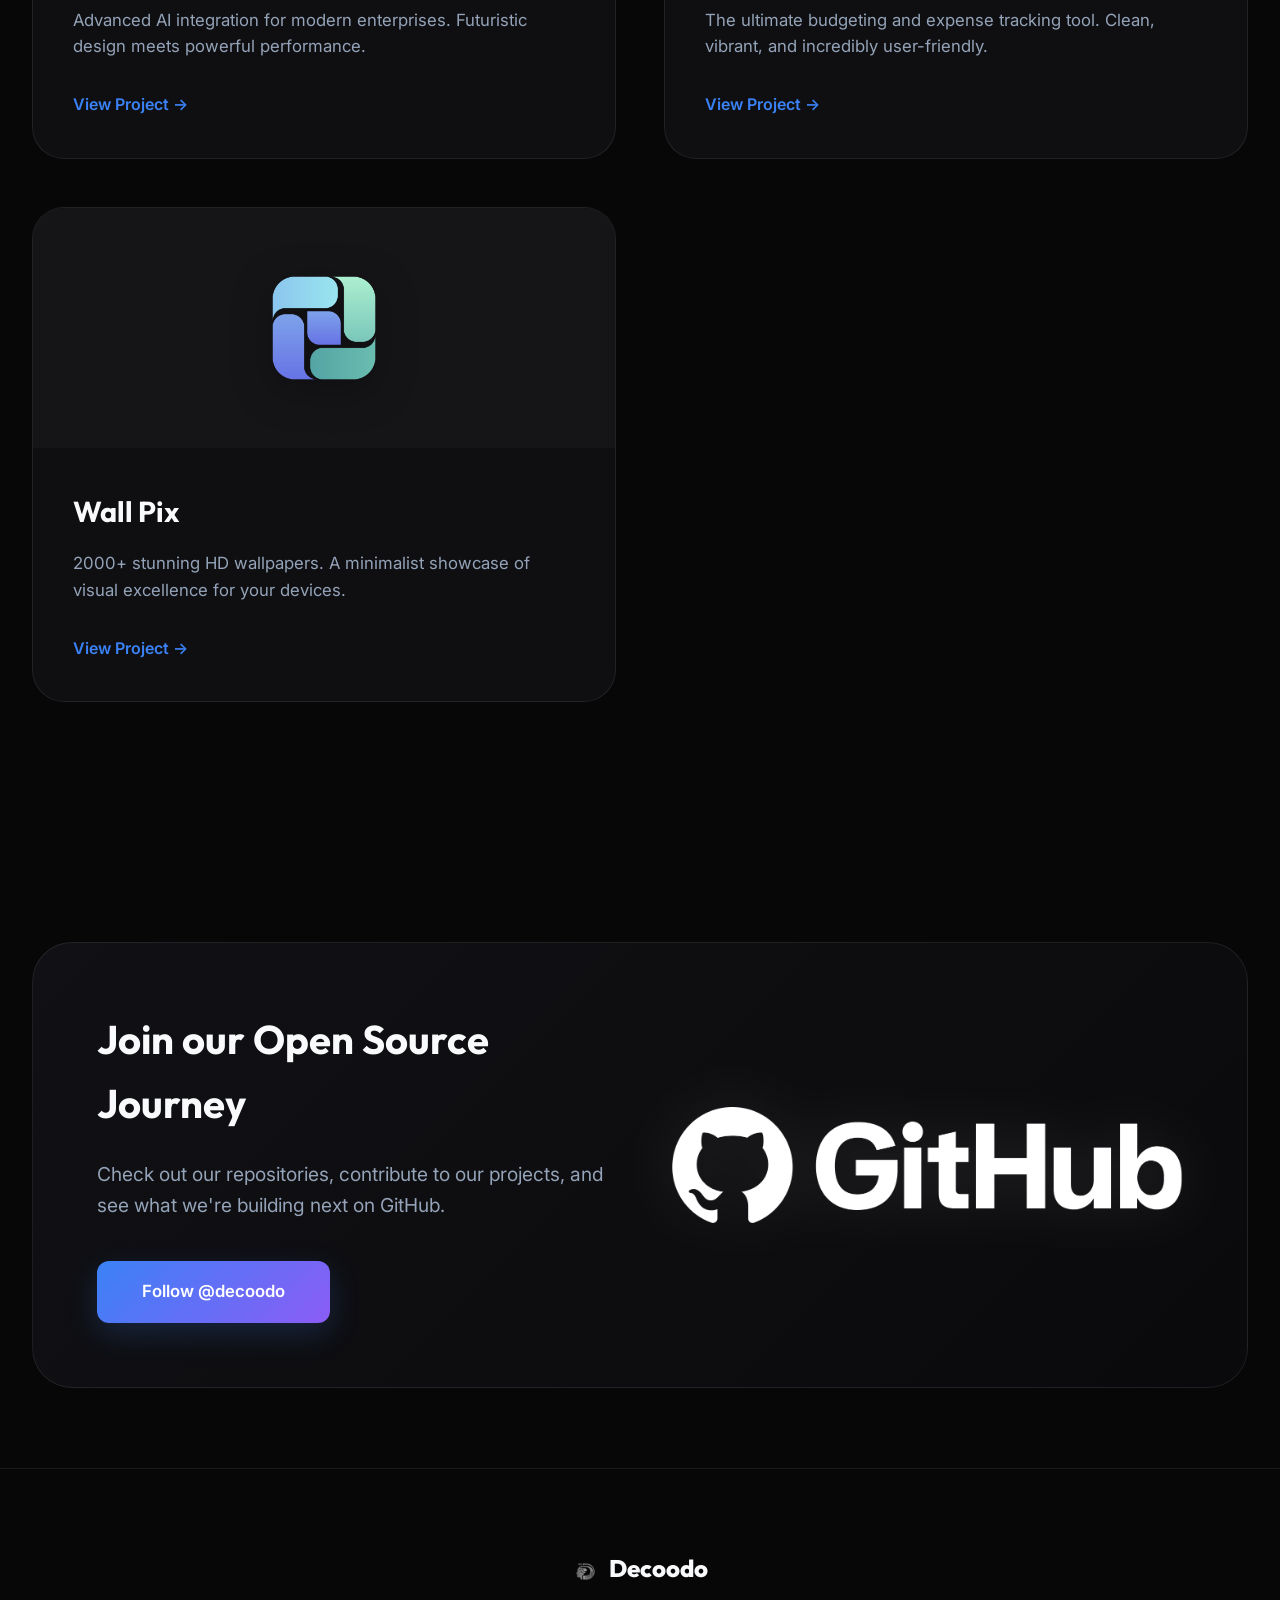
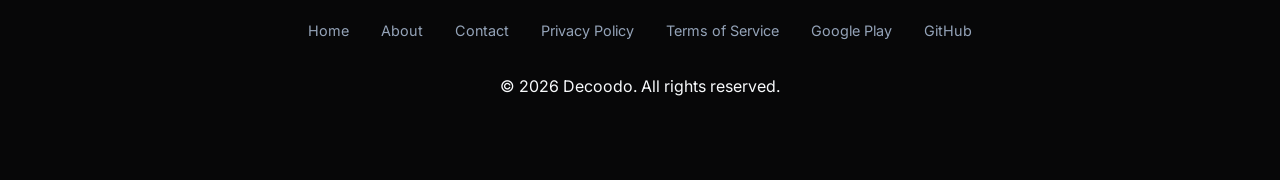
==== commit a93843ba: "Add files via upload" ====
--- a/index.html
+++ b/index.html
@@ -2,42 +2,41 @@
 <html lang="en">
 
 <head>
-    <meta charset="UTF-8">
-    <meta name="viewport" content="width=device-width, initial-scale=1.0">
-    <meta name="google-site-verification" content="FlKxXLu3cvHEh9TIlRvws3y8lNzeTz9MFnik5FyYaHQ" />
+    <meta charset="UTF-8" />
+    <meta name="viewport" content="width=device-width, initial-scale=1.0" />
     <meta name="description"
-        content="Decoodo - Crafting the future of premium web experiences. Explore our high-performance AI integration, budgeting tools, and HD wallpapers.">
+        content="Decoodo - Crafting the future of premium web experiences. Explore our high-performance AI integration, budgeting tools, and HD wallpapers." />
     <meta name="keywords"
-        content="Decoodo, Web Development, AI Integration, Budgeting Tool, TipTok, Neuralab AI, Wall Pix, Premium Web Design">
-    <meta name="author" content="Decoodo">
+        content="Decoodo, Web Development, AI Integration, Budgeting Tool, TipTok, Neuralab AI, Wall Pix, Premium Web Design" />
+    <meta name="author" content="Decoodo" />
 
     <!-- Open Graph / Facebook -->
-    <meta property="og:type" content="website">
-    <meta property="og:url" content="https://decoodo.github.io/">
-    <meta property="og:title" content="Decoodo | Premium Web Experiences">
+    <meta property="og:type" content="website" />
+    <meta property="og:url" content="https://www.decodo.website/" />
+    <meta property="og:title" content="Decoodo | Premium Web Experiences" />
     <meta property="og:description"
-        content="Stunning design meets high-performance web applications. Explore Neuralab AI, TipTok, and Wall Pix.">
-    <meta property="og:image" content="assets/imgs/premium_abstract_bg.png">
+        content="Stunning design meets high-performance web applications. Explore Neuralab AI, TipTok, and Wall Pix." />
+    <meta property="og:image" content="assets/imgs/premium_abstract_bg.png" />
 
     <!-- Twitter -->
-    <meta property="twitter:card" content="summary_large_image">
-    <meta property="twitter:url" content="https://decoodo.github.io/">
-    <meta property="twitter:title" content="Decoodo | Premium Web Experiences">
+    <meta property="twitter:card" content="summary_large_image" />
+    <meta property="twitter:url" content="https://www.decodo.website/" />
+    <meta property="twitter:title" content="Decoodo | Premium Web Experiences" />
     <meta property="twitter:description"
-        content="Stunning design meets high-performance web applications. Explore Neuralab AI, TipTok, and Wall Pix.">
-    <meta property="twitter:image" content="assets/imgs/premium_abstract_bg.png">
+        content="Stunning design meets high-performance web applications. Explore Neuralab AI, TipTok, and Wall Pix." />
+    <meta property="twitter:image" content="assets/imgs/premium_abstract_bg.png" />
 
     <title>Decoodo | Smart Web Solutions</title>
-    <link rel="icon" type="image/png" href="assets/imgs/logo_decoodo.png">
-    <link rel="apple-touch-icon" href="assets/imgs/logo_decoodo.png">
-    <link rel="preconnect" href="https://fonts.googleapis.com">
-    <link rel="preconnect" href="https://fonts.gstatic.com" crossorigin>
+    <link rel="icon" type="image/png" href="assets/imgs/logo_decoodo.png" />
+    <link rel="apple-touch-icon" href="assets/imgs/logo_decoodo.png" />
+    <link rel="preconnect" href="https://fonts.googleapis.com" />
+    <link rel="preconnect" href="https://fonts.gstatic.com" crossorigin="anonymous" />
     <link href="https://fonts.googleapis.com/css2?family=Inter:wght@400;500;600&family=Outfit:wght@700;800&display=swap"
-        rel="stylesheet">
-    <link rel="stylesheet" href="assets/css/style.css">
+        rel="stylesheet" />
+    <link rel="stylesheet" href="assets/css/style.css" />
     <link rel="stylesheet" href="https://unpkg.com/aos@next/dist/aos.css" />
-    <link rel="manifest" href="manifest.json">
-    <meta name="theme-color" content="#070708">
+    <link rel="manifest" href="manifest.json" />
+    <meta name="theme-color" content="#070708" />
 </head>
 
 <body>
@@ -47,7 +46,7 @@
             <div class="logo">
                 <a href="index.html">
                     <img src="assets/imgs/logo_decoodo.png" alt="Decoodo Logo"
-                        style="height: 32px; vertical-align: middle; margin-right: 10px;">
+                        style="height: 32px; vertical-align: middle; margin-right: 10px;" />
                     <span>Decoodo</span>
                 </a>
             </div>
@@ -71,8 +70,13 @@
     <header class="hero" id="hero">
         <div class="hero-content">
             <span class="badge" data-aos="fade-up">Next-Gen Development</span>
-            <h1 data-aos="fade-up" data-aos-delay="100">Elevate Your <br> <span class="accent-text">Digital
-                    Presence</span></h1>
+            <h1 data-aos="fade-up" data-aos-delay="100">
+                Elevate Your
+                </ br>
+                <span class="accent-text">
+                    Digital Presence
+                </span>
+            </h1>
             <p data-aos="fade-up" data-aos-delay="200">Decoodo crafts future-ready digital experiences with precision,
                 passion, and a focus on
                 premium quality.</p>
@@ -96,7 +100,7 @@
             <!-- Neuralab AI -->
             <a href="neuralab_ai/index.html" class="project-card" data-aos="fade-up">
                 <div class="project-image">
-                    <img src="neuralab_ai/assets/NeuraLab_AI_logo.png" alt="Neuralab AI">
+                    <img src="neuralab_ai/assets/NeuraLab_AI_logo.png" alt="Neuralab AI" />
                 </div>
                 <div class="project-info">
                     <h3>Neuralab AI</h3>
@@ -108,7 +112,7 @@
             <!-- TipTok -->
             <a href="tiptok/index.html" class="project-card" data-aos="fade-up" data-aos-delay="100">
                 <div class="project-image">
-                    <img src="tiptok/assets/TipTok_playstore_logo.png" alt="TipTok">
+                    <img src="tiptok/assets/TipTok_playstore_logo.png" alt="TipTok" />
                 </div>
                 <div class="project-info">
                     <h3>TipTok</h3>
@@ -121,7 +125,7 @@
             <!-- Wall Pix -->
             <a href="wall_pix/index.html" class="project-card" data-aos="fade-up" data-aos-delay="200">
                 <div class="project-image">
-                    <img src="wall_pix/assets/wall_pix_logo.png" alt="Wall Pix">
+                    <img src="wall_pix/assets/wall_pix_logo.png" alt="Wall Pix" />
                 </div>
                 <div class="project-info">
                     <h3>Wall Pix</h3>
@@ -144,7 +148,7 @@
             </div>
             <div class="github-image">
                 <div class="github-visual-new">
-                    <img src="assets/imgs/GitHub_Lockup_White.png" alt="GitHub Logo" class="github-lockup">
+                    <img src="assets/imgs/GitHub_Lockup_White.png" alt="GitHub Logo" class="github-lockup" />
                 </div>
             </div>
         </div>
@@ -154,7 +158,7 @@
         <div class="footer-content">
             <div class="footer-logo">
                 <img src="assets/imgs/logo_decoodo.png" alt="Decoodo Logo"
-                    style="height: 24px; vertical-align: middle; margin-right: 8px; filter: grayscale(1) invert(1);">
+                    style="height: 24px; vertical-align: middle; margin-right: 8px; filter: grayscale(1) invert(1);" />
                 <span>Decoodo</span>
             </div>
             <div class="footer-nav">
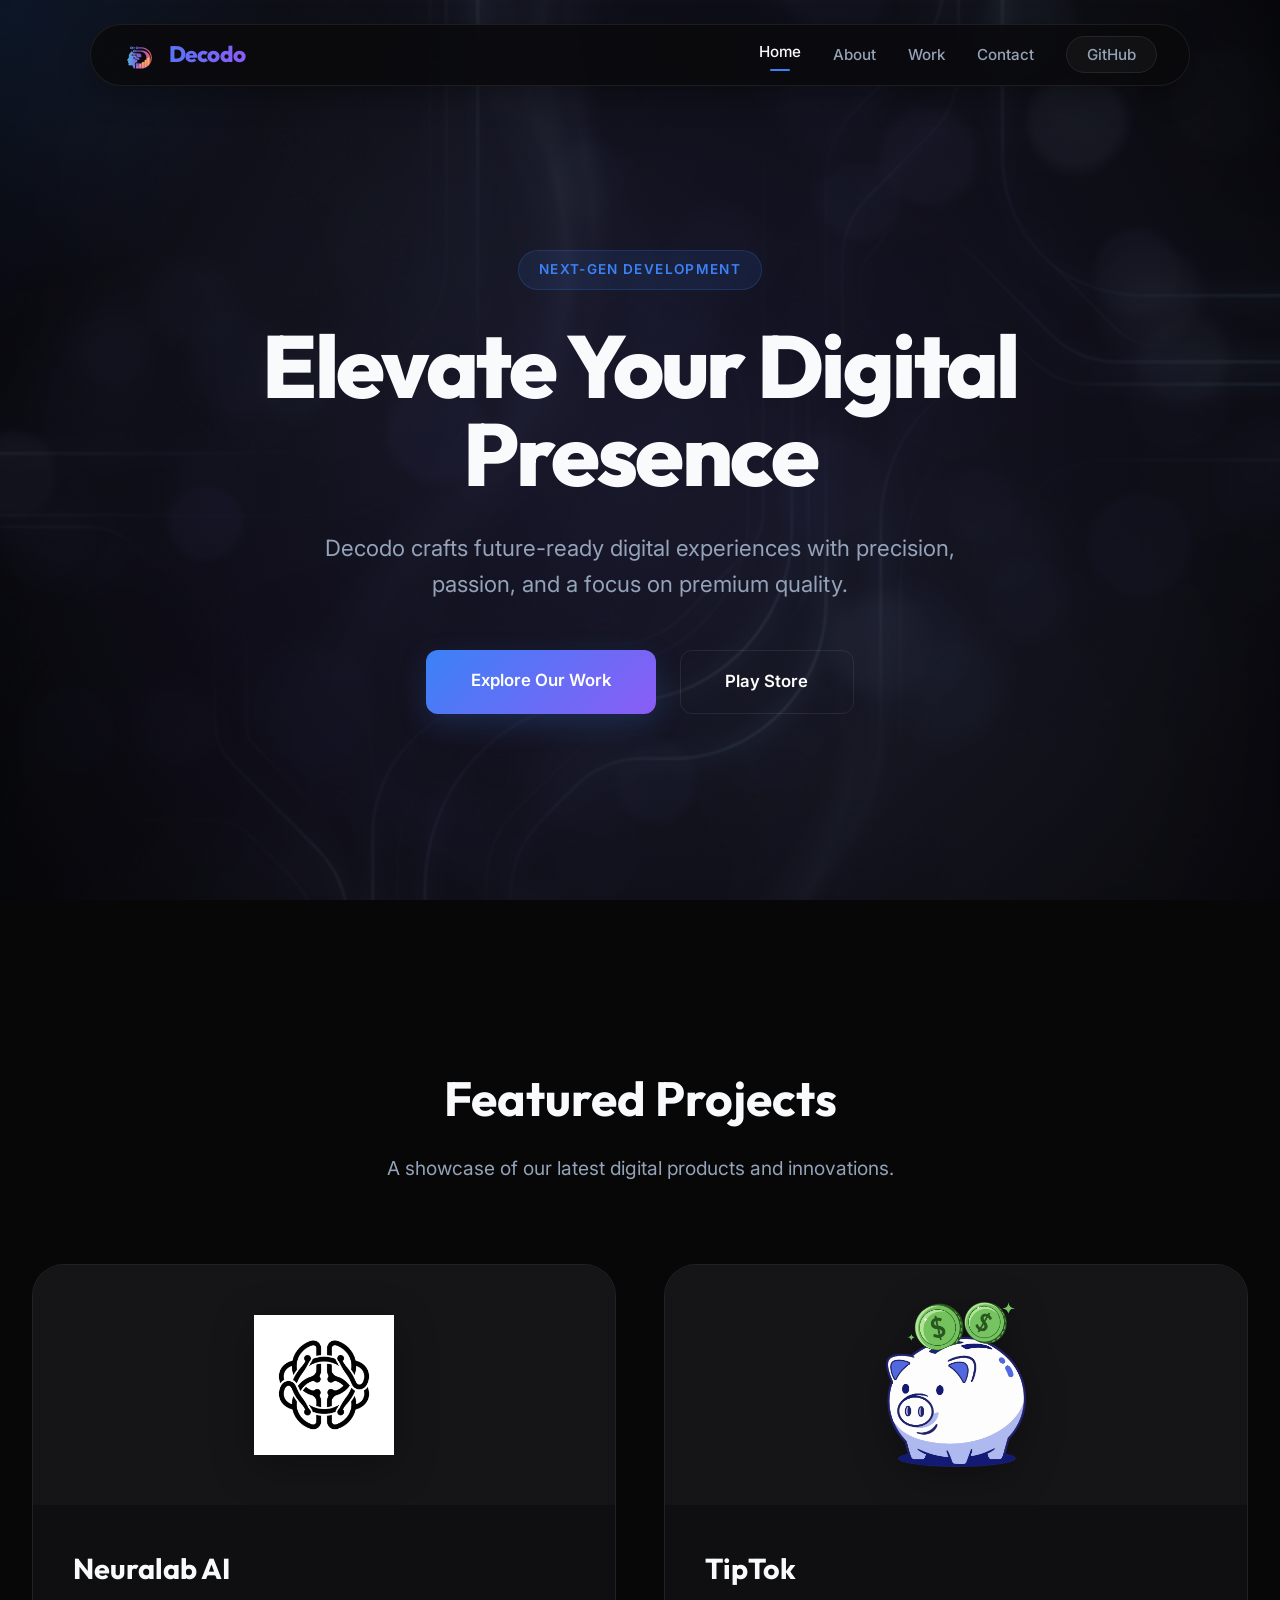
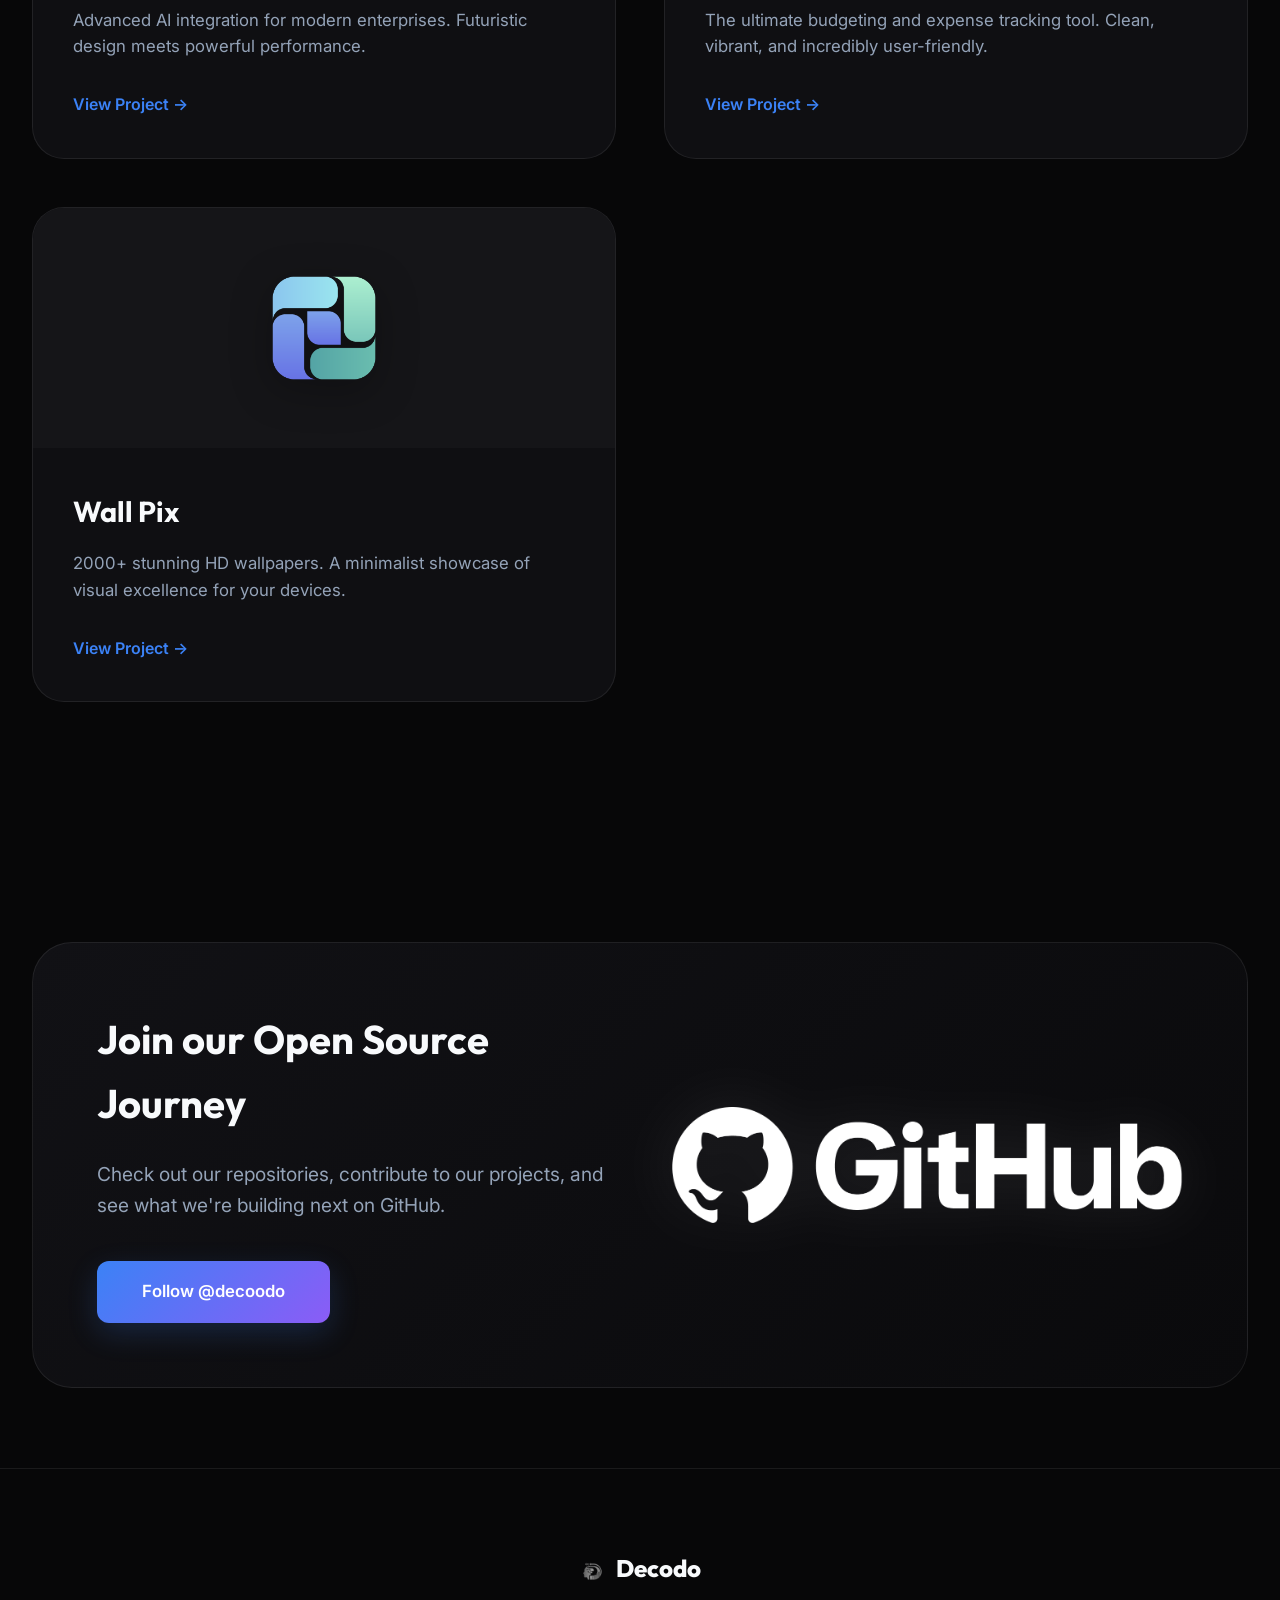
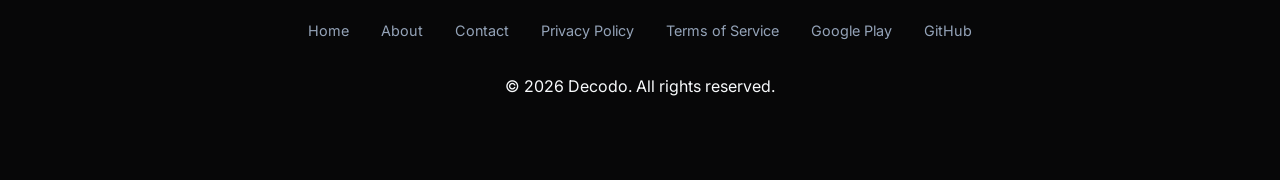
==== commit ace4c55a: "Add files via upload" ====
--- a/index.html
+++ b/index.html
@@ -5,15 +5,15 @@
     <meta charset="UTF-8" />
     <meta name="viewport" content="width=device-width, initial-scale=1.0" />
     <meta name="description"
-        content="Decoodo - Crafting the future of premium web experiences. Explore our high-performance AI integration, budgeting tools, and HD wallpapers." />
+        content="Decodo - Crafting the future of premium web experiences. Explore our high-performance AI integration, budgeting tools, and HD wallpapers." />
     <meta name="keywords"
-        content="Decoodo, Web Development, AI Integration, Budgeting Tool, TipTok, Neuralab AI, Wall Pix, Premium Web Design" />
-    <meta name="author" content="Decoodo" />
+        content="Decodo, Web Development, AI Integration, Budgeting Tool, TipTok, Neuralab AI, Wall Pix, Premium Web Design" />
+    <meta name="author" content="Decodo" />
 
     <!-- Open Graph / Facebook -->
     <meta property="og:type" content="website" />
     <meta property="og:url" content="https://www.decodo.website/" />
-    <meta property="og:title" content="Decoodo | Premium Web Experiences" />
+    <meta property="og:title" content="Decodo | Premium Web Experiences" />
     <meta property="og:description"
         content="Stunning design meets high-performance web applications. Explore Neuralab AI, TipTok, and Wall Pix." />
     <meta property="og:image" content="assets/imgs/premium_abstract_bg.png" />
@@ -21,14 +21,14 @@
     <!-- Twitter -->
     <meta property="twitter:card" content="summary_large_image" />
     <meta property="twitter:url" content="https://www.decodo.website/" />
-    <meta property="twitter:title" content="Decoodo | Premium Web Experiences" />
+    <meta property="twitter:title" content="Decodo | Premium Web Experiences" />
     <meta property="twitter:description"
         content="Stunning design meets high-performance web applications. Explore Neuralab AI, TipTok, and Wall Pix." />
     <meta property="twitter:image" content="assets/imgs/premium_abstract_bg.png" />
 
-    <title>Decoodo | Smart Web Solutions</title>
-    <link rel="icon" type="image/png" href="assets/imgs/logo_decoodo.png" />
-    <link rel="apple-touch-icon" href="assets/imgs/logo_decoodo.png" />
+    <title>Decodo | Smart Web Solutions</title>
+    <link rel="icon" type="image/png" href="assets/imgs/logo_decodo.png" />
+    <link rel="apple-touch-icon" href="assets/imgs/logo_decodo.png" />
     <link rel="preconnect" href="https://fonts.googleapis.com" />
     <link rel="preconnect" href="https://fonts.gstatic.com" crossorigin="anonymous" />
     <link href="https://fonts.googleapis.com/css2?family=Inter:wght@400;500;600&family=Outfit:wght@700;800&display=swap"
@@ -45,9 +45,9 @@
         <div class="nav-container">
             <div class="logo">
                 <a href="index.html">
-                    <img src="assets/imgs/logo_decoodo.png" alt="Decoodo Logo"
+                    <img src="assets/imgs/logo_decodo.png" alt="Decodo Logo"
                         style="height: 32px; vertical-align: middle; margin-right: 10px;" />
-                    <span>Decoodo</span>
+                    <span>Decodo</span>
                 </a>
             </div>
             <button class="menu-toggle" aria-label="Toggle Menu">
@@ -77,7 +77,7 @@
                     Digital Presence
                 </span>
             </h1>
-            <p data-aos="fade-up" data-aos-delay="200">Decoodo crafts future-ready digital experiences with precision,
+            <p data-aos="fade-up" data-aos-delay="200">Decodo crafts future-ready digital experiences with precision,
                 passion, and a focus on
                 premium quality.</p>
             <div class="hero-btns" data-aos="fade-up" data-aos-delay="300">
@@ -157,9 +157,9 @@
     <footer>
         <div class="footer-content">
             <div class="footer-logo">
-                <img src="assets/imgs/logo_decoodo.png" alt="Decoodo Logo"
+                <img src="assets/imgs/logo_decodo.png" alt="Decodo Logo"
                     style="height: 24px; vertical-align: middle; margin-right: 8px; filter: grayscale(1) invert(1);" />
-                <span>Decoodo</span>
+                <span>Decodo</span>
             </div>
             <div class="footer-nav">
                 <a href="index.html">Home</a>
@@ -170,7 +170,7 @@
                 <a href="https://play.google.com/store/apps/developer?id=Decodo" target="_blank">Google Play</a>
                 <a href="https://github.com/decoodo" target="_blank">GitHub</a>
             </div>
-            <p>&copy; 2026 Decoodo. All rights reserved.</p>
+            <p>&copy; 2026 Decodo. All rights reserved.</p>
         </div>
     </footer>
 
